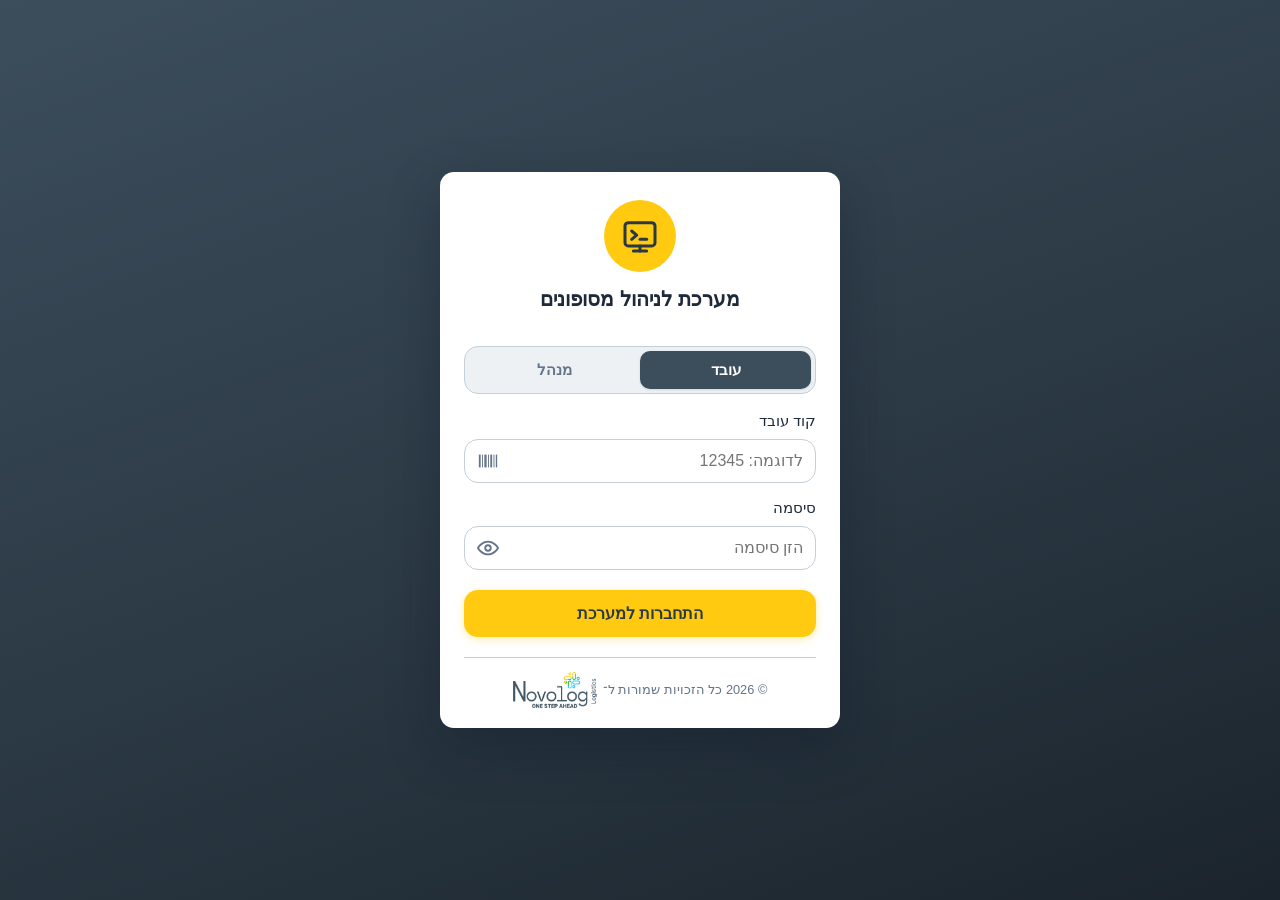
==== admin.html @ a894b7f8 "Terminal management system for Novolog: initial version PWA for tracking handheld terminal checkout/" ====
<!DOCTYPE html>
<html lang="he" dir="rtl">
<head>
  <meta charset="UTF-8" />
  <meta name="viewport" content="width=device-width, initial-scale=1, viewport-fit=cover" />
  <meta name="theme-color" content="#3c4d5c" />
  <meta name="apple-mobile-web-app-capable" content="yes" />
  <meta name="apple-mobile-web-app-status-bar-style" content="default" />
  <meta name="apple-mobile-web-app-title" content="מערכת לניהול מסופונים" />
  <link rel="manifest" href="manifest.json" />
  <link rel="icon" type="image/svg+xml" href="icon.svg" />
  <link rel="icon" type="image/png" sizes="192x192" href="icon-192.png" />
  <link rel="apple-touch-icon" href="apple-touch-icon.png" />
  <link rel="stylesheet" href="styles.css" />
  <title>ניהול – מערכת לניהול מסופונים</title>
  <script>
    // Manager side: not logged in → login; employee → employee dashboard.
    try {
      const s = JSON.parse(localStorage.getItem('tms.session.v1'));
      if (!s) location.replace('login.html');
      else if (s.role !== 'manager') location.replace('dashboard.html');
    } catch {
      location.replace('login.html');
    }
  </script>
</head>
<body>
  <div id="splash" class="splash" aria-hidden="true">
    <img src="icon-novolog-logo.png" class="splash-icon" alt="" />
  </div>
  <script>
    // Hide the splash once the page has loaded (with a short branded pause and a safety timeout)
    (() => {
      let hidden = false;
      const hide = () => {
        if (hidden) return;
        hidden = true;
        const s = document.getElementById('splash');
        s.classList.add('fade');
        setTimeout(() => s.remove(), 500);
      };
      window.addEventListener('load', () => setTimeout(hide, 900));
      setTimeout(hide, 4000);
    })();
  </script>
  <header>
    <img src="novolog-logo-white.png" alt="Novolog" class="header-logo" />
    <h1>מערכת לניהול מסופונים <span class="role-badge">מנהלים</span></h1>
    <p id="headerUser" class="header-user"></p>
    <button type="button" id="headerLogoutBtn" class="header-logout" aria-label="התנתקות">
      <svg viewBox="0 0 24 24" fill="none" stroke="currentColor" stroke-width="2" stroke-linecap="round" stroke-linejoin="round" aria-hidden="true">
        <path d="M9 21H5a2 2 0 0 1-2-2V5a2 2 0 0 1 2-2h4"/>
        <polyline points="16 17 21 12 16 7"/>
        <line x1="21" y1="12" x2="9" y2="12"/>
      </svg>
      <span>התנתקות</span>
    </button>
  </header>

  <main>
    <section id="tab-terminals" class="tab-panel active">
      <div class="stats-row">
        <div class="stat-card">
          <strong id="statOut">0</strong>
          <span>מסופונים בשטח</span>
        </div>
        <div class="stat-card">
          <strong id="statToday">0</strong>
          <span>פעולות היום</span>
        </div>
        <div class="stat-card">
          <strong id="statInventory">0</strong>
          <span>סה"כ במלאי</span>
        </div>
      </div>
      <ul id="terminalsList" class="meds-list"></ul>
      <p id="emptyTerminals" class="empty hidden">אין מסופונים בשטח כרגע. כשעובד ייקח מסופון הוא יופיע כאן.</p>
    </section>

    <section id="tab-history" class="tab-panel">
      <ul id="historyList" class="history-list"></ul>
      <p id="emptyHistory" class="empty hidden">עדיין לא נרשמה היסטוריה.</p>
    </section>

    <section id="tab-inventory" class="tab-panel">
      <button id="importBtn" class="primary-btn scan-cta" type="button">
        <svg viewBox="0 0 24 24" fill="none" stroke="currentColor" stroke-width="2" stroke-linecap="round" stroke-linejoin="round" aria-hidden="true">
          <path d="M14 2H6a2 2 0 0 0-2 2v16a2 2 0 0 0 2 2h12a2 2 0 0 0 2-2V8z"/>
          <polyline points="14 2 14 8 20 8"/>
          <line x1="12" y1="18" x2="12" y2="12"/>
          <polyline points="9 15 12 18 15 15"/>
        </svg>
        ייבוא מסופונים מאקסל
      </button>
      <input type="file" id="importFileInput" accept=".xlsx,.xls,.csv,.txt" class="hidden" />
      <p class="hint import-hint">קובץ Excel (xlsx) או CSV — עמודה ראשונה: מספר סידורי, עמודה שנייה: דגם.</p>
      <p id="importStatus" class="import-status hidden"></p>
      <ul id="inventoryList" class="history-list"></ul>
      <p id="emptyInventory" class="empty hidden">המלאי ריק. ייבא רשימת מסופונים מקובץ אקסל כדי להתחיל.</p>
    </section>

    <section id="tab-reports" class="tab-panel">
      <div class="report-filters" role="radiogroup" aria-label="טווח זמן">
        <button type="button" class="report-range selected" data-days="1">היום</button>
        <button type="button" class="report-range" data-days="7">7 ימים</button>
        <button type="button" class="report-range" data-days="30">30 ימים</button>
        <button type="button" class="report-range" data-days="0">הכל</button>
      </div>

      <div class="stats-row">
        <div class="stat-card">
          <strong id="repTaken">0</strong>
          <span>לקיחות</span>
        </div>
        <div class="stat-card">
          <strong id="repReturned">0</strong>
          <span>החזרות</span>
        </div>
        <div class="stat-card">
          <strong id="repActiveEmp">0</strong>
          <span>עובדים פעילים</span>
        </div>
      </div>

      <div class="report-emp-header">
        <h3 class="report-title">פעילות לפי עובד</h3>
        <div id="repViewToggle" class="report-view-toggle hidden" role="radiogroup" aria-label="אופן תצוגה">
          <button type="button" class="report-view-btn" data-view="chart">גרף</button>
          <button type="button" class="report-view-btn" data-view="list">רשימה</button>
        </div>
      </div>
      <div id="repEmpChart" class="emp-chart hidden"></div>
      <ul id="repByEmployee" class="report-list"></ul>
      <p id="repByEmployeeEmpty" class="empty hidden">אין פעילות בתקופה שנבחרה.</p>

      <h3 class="report-title">פירוט לקיחות והחזרות</h3>
      <div class="table-wrap rep-table-wrap">
        <table class="data-table" id="repHistoryTable">
          <thead>
            <tr>
              <th>תאריך ושעה</th>
              <th>פעולה</th>
              <th>מסופון</th>
              <th>שם עובד</th>
              <th>מחלקה</th>
            </tr>
          </thead>
          <tbody id="repHistoryTbody"></tbody>
        </table>
      </div>
      <p id="repHistoryEmpty" class="empty hidden">אין פעולות בתקופה שנבחרה.</p>

      <h3 class="report-title">מסופונים בשטח מעל 3 ימים</h3>
      <ul id="repOverdue" class="report-list"></ul>
      <p id="repOverdueEmpty" class="empty hidden">אין מסופונים החורגים מ-3 ימים בשטח.</p>

      <button type="button" id="exportCsvBtn" class="secondary-btn">ייצוא דו״ח מסופונים לאקסל</button>
    </section>

    <section id="tab-employees" class="tab-panel">
      <button id="importEmpBtn" class="primary-btn scan-cta" type="button">
        <svg viewBox="0 0 24 24" fill="none" stroke="currentColor" stroke-width="2" stroke-linecap="round" stroke-linejoin="round" aria-hidden="true">
          <path d="M14 2H6a2 2 0 0 0-2 2v16a2 2 0 0 0 2 2h12a2 2 0 0 0 2-2V8z"/>
          <polyline points="14 2 14 8 20 8"/>
          <line x1="12" y1="18" x2="12" y2="12"/>
          <polyline points="9 15 12 18 15 15"/>
        </svg>
        ייבוא עובדים מאקסל
      </button>
      <input type="file" id="importEmpFileInput" accept=".xlsx,.xls,.csv,.txt" class="hidden" />
      <p class="hint import-hint">קובץ Excel (xlsx) או CSV — עמודה ראשונה: שם העובד, עמודה שנייה: קוד עובד, עמודה שלישית: מחלקה.</p>

      <form id="addEmployeeForm" class="emp-add-form">
        <input type="text" id="newEmpName" placeholder="שם העובד" maxlength="40" />
        <input type="text" id="newEmpCode" placeholder="קוד עובד" inputmode="numeric" maxlength="20" />
        <input type="text" id="newEmpDept" placeholder="מחלקה" maxlength="40" />
        <button type="submit" class="primary-btn emp-add-btn">הוסף</button>
      </form>
      <p id="empStatus" class="import-status hidden"></p>

      <div class="table-wrap">
        <table class="data-table" id="employeesTable">
          <thead>
            <tr>
              <th>שם העובד</th>
              <th>קוד עובד</th>
              <th>מחלקה</th>
              <th>מסופונים</th>
              <th>סטטוס</th>
              <th aria-label="פעולות"></th>
            </tr>
          </thead>
          <tbody id="employeesTbody"></tbody>
        </table>
      </div>
      <p id="emptyEmployees" class="empty hidden">אין עובדים ברשימה. ייבא קובץ אקסל, הוסף עובד ידנית, או שעובדים יתווספו אוטומטית עם הפעילות הראשונה שלהם.</p>
    </section>
  </main>

  <nav class="bottom-nav" aria-label="תפריט ראשי">
    <button class="nav-item tab" data-tab="history" type="button">
      <svg class="nav-icon" viewBox="0 0 24 24" fill="none" stroke="currentColor" stroke-width="2" stroke-linecap="round" stroke-linejoin="round" aria-hidden="true">
        <circle cx="12" cy="12" r="10"/>
        <polyline points="12 6 12 12 16 14"/>
      </svg>
      <span class="nav-label">היסטוריה</span>
    </button>
    <button class="nav-item tab center-action active" data-tab="terminals" type="button">
      <span class="nav-icon-circle">
        <svg class="nav-icon" viewBox="0 0 24 24" fill="none" stroke="currentColor" stroke-width="2" stroke-linecap="round" stroke-linejoin="round" aria-hidden="true">
          <rect x="6" y="2.5" width="12" height="19" rx="2"/>
          <line x1="9" y1="6.5" x2="15" y2="6.5"/>
          <rect x="9" y="10" width="2" height="2"/>
          <rect x="13" y="10" width="2" height="2"/>
          <rect x="9" y="14" width="2" height="2"/>
          <rect x="13" y="14" width="2" height="2"/>
        </svg>
      </span>
      <span class="nav-label">מסופונים</span>
    </button>
    <button class="nav-item tab" data-tab="inventory" type="button">
      <svg class="nav-icon" viewBox="0 0 24 24" fill="none" stroke="currentColor" stroke-width="2" stroke-linecap="round" stroke-linejoin="round" aria-hidden="true">
        <path d="M21 8 12 3 3 8v13h18z"/>
        <path d="M3 8h18"/>
        <path d="M9 21v-8h6v8"/>
      </svg>
      <span class="nav-label">מלאי</span>
    </button>
    <button class="nav-item tab" data-tab="reports" type="button">
      <svg class="nav-icon" viewBox="0 0 24 24" fill="none" stroke="currentColor" stroke-width="2" stroke-linecap="round" stroke-linejoin="round" aria-hidden="true">
        <line x1="4" y1="21" x2="4" y2="12"/>
        <line x1="10" y1="21" x2="10" y2="6"/>
        <line x1="16" y1="21" x2="16" y2="14"/>
        <line x1="22" y1="21" x2="22" y2="9"/>
      </svg>
      <span class="nav-label">דוחות</span>
    </button>
    <button class="nav-item tab" data-tab="employees" type="button">
      <svg class="nav-icon" viewBox="0 0 24 24" fill="none" stroke="currentColor" stroke-width="2" stroke-linecap="round" stroke-linejoin="round" aria-hidden="true">
        <path d="M17 21v-2a4 4 0 0 0-4-4H5a4 4 0 0 0-4 4v2"/>
        <circle cx="9" cy="7" r="4"/>
        <path d="M23 21v-2a4 4 0 0 0-3-3.87"/>
        <path d="M16 3.13a4 4 0 0 1 0 7.75"/>
      </svg>
      <span class="nav-label">עובדים</span>
    </button>
  </nav>

  <!-- Signature viewer modal -->
  <div id="signatureModal" class="modal hidden">
    <div class="modal-content small">
      <button type="button" class="modal-close" data-close="signatureModal" aria-label="סגור">×</button>
      <h2 id="sigViewTitle">חתימה</h2>
      <p id="sigViewMeta" class="hint"></p>
      <div class="sig-view-frame">
        <img id="sigViewImage" alt="חתימת העובד" />
        <p id="sigViewEmpty" class="empty hidden">לא נשמרה חתימה לפעולה זו.</p>
      </div>
      <div class="modal-actions">
        <button type="button" id="sigViewClose" class="primary-btn">סגור</button>
      </div>
    </div>
  </div>

  <!-- Confirm dialog -->
  <div id="confirmModal" class="modal hidden">
    <div class="modal-content small">
      <button type="button" class="modal-close" data-close="confirmModal" aria-label="סגור">×</button>
      <p id="confirmText"></p>
      <div class="modal-actions">
        <button type="button" id="confirmCancel" class="ghost-btn">ביטול</button>
        <button type="button" id="confirmOk" class="danger-btn">מחק</button>
      </div>
    </div>
  </div>

  <script src="admin.js"></script>
</body>
</html>
---- styles.css ----
:root {
  --primary: #3c4d5c;
  --primary-dark: #2b3944;
  --primary-light: #dce3e9;
  --accent: #ffca0f;
  --accent-dark: #edb90a;
  --on-accent: #2b3944;
  --danger: #dc2626;
  --success: #16a34a;
  --bg: #edf1f4;
  --surface: #ffffff;
  --text: #1e293b;
  --text-muted: #64748b;
  --border: #c5cfd8;
  --radius: 14px;
  --shadow: 0 1px 3px rgba(60, 77, 92, 0.10), 0 1px 2px rgba(60, 77, 92, 0.06);
}

* { box-sizing: border-box; }

html, body {
  margin: 0;
  padding: 0;
  font-family: -apple-system, BlinkMacSystemFont, "Segoe UI", "Helvetica Neue", "Arial", sans-serif;
  background: var(--bg);
  color: var(--text);
  font-size: 16px;
  line-height: 1.5;
  -webkit-font-smoothing: antialiased;
}

body {
  min-height: 100vh;
  padding-bottom: env(safe-area-inset-bottom);
}

/* Time picker (smartphone-style wheels) */
.time-picker {
  position: relative;
  display: flex;
  align-items: center;
  justify-content: center;
  gap: 8px;
  height: 240px;
  margin: 16px auto 20px;
  direction: ltr;
  user-select: none;
  background: #f8fafc;
  border-radius: var(--radius);
  padding: 0 8px;
}

.wheel-highlight {
  position: absolute;
  left: 8px;
  right: 8px;
  top: 50%;
  transform: translateY(-50%);
  height: 52px;
  background: rgba(60, 77, 92, 0.10);
  border-top: 1.5px solid rgba(60, 77, 92, 0.45);
  border-bottom: 1.5px solid rgba(60, 77, 92, 0.45);
  pointer-events: none;
  z-index: 1;
  border-radius: 8px;
}

.wheel {
  height: 240px;
  width: 96px;
  overflow-y: scroll;
  scroll-snap-type: y mandatory;
  scrollbar-width: none;
  -ms-overflow-style: none;
  -webkit-overflow-scrolling: touch;
  position: relative;
  z-index: 2;
  text-align: center;
  mask-image: linear-gradient(to bottom, transparent 0%, rgba(0,0,0,0.3) 12%, black 35%, black 65%, rgba(0,0,0,0.3) 88%, transparent 100%);
  -webkit-mask-image: linear-gradient(to bottom, transparent 0%, rgba(0,0,0,0.3) 12%, black 35%, black 65%, rgba(0,0,0,0.3) 88%, transparent 100%);
}
.wheel::-webkit-scrollbar { display: none; }

.wheel-spacer {
  height: 94px; /* (240 - 52) / 2 */
  flex-shrink: 0;
}

.wheel-item {
  height: 52px;
  scroll-snap-align: center;
  display: flex;
  align-items: center;
  justify-content: center;
  font-size: 1.4rem;
  font-variant-numeric: tabular-nums;
  font-weight: 400;
  color: #94a3b8;
  transition: color 0.18s, font-size 0.18s, font-weight 0.18s;
  cursor: pointer;
  scroll-margin: 0;
}

.wheel-item.active {
  color: var(--primary);
  font-weight: 700;
  font-size: 2.1rem;
}

.wheel-separator {
  font-size: 2.2rem;
  font-weight: 700;
  color: var(--text);
  z-index: 2;
  padding: 0 2px;
  position: relative;
  font-variant-numeric: tabular-nums;
  margin-bottom: 4px;
}

.time-picker-content { max-width: 360px; }
.time-picker-content h2 { text-align: center; }

/* Custom time display button (replaces native time input) */
.time-display {
  flex: 1;
  padding: 12px;
  border: 1px solid var(--border);
  border-radius: var(--radius);
  font-size: 1.1rem;
  font-family: inherit;
  background: var(--surface);
  color: var(--text);
  font-variant-numeric: tabular-nums;
  cursor: pointer;
  text-align: center;
  font-weight: 500;
  transition: all 0.15s;
}
.time-display:hover { border-color: var(--primary); background: #f8fafc; }
.time-display.empty { color: var(--text-muted); font-weight: 400; }

/* Install section in settings */
.install-section {
  margin-top: 20px;
  padding-top: 20px;
  border-top: 1px solid var(--border);
}

.install-section h3 {
  font-size: 1rem;
  margin: 0 0 10px;
  font-weight: 600;
}

.install-status {
  color: var(--success);
  font-weight: 500;
  margin: 8px 0;
}

.install-content p { margin: 6px 0; }

.install-steps {
  padding-inline-start: 22px;
  margin: 8px 0;
  line-height: 1.75;
  color: var(--text);
}

.install-steps li { margin-bottom: 4px; }

.share-icon {
  display: inline-block;
  background: #dce3e9;
  color: var(--primary);
  padding: 1px 7px;
  border-radius: 4px;
  font-size: 0.9em;
  font-weight: 700;
  margin: 0 2px;
}

.install-hint {
  color: var(--text-muted);
  font-size: 0.85rem;
  margin-top: 8px;
}

#installBtnNow { margin-top: 8px; }

header {
  background: linear-gradient(135deg, var(--primary), var(--primary-dark));
  color: white;
  padding: calc(env(safe-area-inset-top) + 18px) 16px 18px;
  text-align: center;
  position: sticky;
  top: 0;
  z-index: 10;
  box-shadow: 0 2px 12px rgba(60, 77, 92, 0.25);
}

header h1 {
  margin: 0;
  font-size: 1.4rem;
  font-weight: 600;
}

/* Header logout button */
.header-logout {
  position: absolute;
  left: 12px;
  top: 50%;
  transform: translateY(-50%);
  margin-top: calc(env(safe-area-inset-top) / 2);
  display: flex;
  align-items: center;
  gap: 6px;
  background: var(--danger);
  border: 1px solid #b91c1c;
  color: white;
  border-radius: 10px;
  padding: 6px 12px;
  font-family: inherit;
  font-size: 0.82rem;
  font-weight: 600;
  cursor: pointer;
  box-shadow: 0 2px 6px rgba(220, 38, 38, 0.35);
  transition: background 0.15s, transform 0.1s;
}

.header-logout:hover { background: #b91c1c; }
.header-logout:active { transform: translateY(-50%) scale(0.95); }

.header-logout svg {
  width: 17px;
  height: 17px;
  display: block;
}

@media (max-width: 380px) {
  .header-logout span { display: none; }
  .header-logout { padding: 8px; }
}

/* Pinned to the right, beside the Novolog logo (which sits at right: 14px, ~90px wide) */
.header-user {
  position: absolute;
  right: 112px;
  top: 50%;
  transform: translateY(-50%);
  margin: calc(env(safe-area-inset-top) / 2) 0 0;
  font-size: 0.82rem;
  color: rgba(255, 255, 255, 0.9);
  background: rgba(255, 255, 255, 0.12);
  border: 1px solid rgba(255, 255, 255, 0.25);
  border-radius: 10px;
  padding: 6px 12px;
  max-width: 34%;
  white-space: nowrap;
  overflow: hidden;
  text-overflow: ellipsis;
  text-align: right;
}

.header-user:empty { display: none; }

@media (max-width: 480px) {
  .header-user { font-size: 0.72rem; padding: 5px 8px; max-width: 30%; }
}

/* On very narrow screens the logo is hidden, so the chip can hug the edge */
@media (max-width: 430px) {
  .header-user { right: 12px; }
}

/* Bottom navigation (smartphone-style) */
.bottom-nav {
  position: fixed;
  bottom: 0;
  left: 0;
  right: 0;
  background: var(--surface);
  border-top: 1px solid var(--border);
  display: flex;
  z-index: 50;
  padding-bottom: env(safe-area-inset-bottom);
  box-shadow: 0 -2px 16px rgba(60, 77, 92, 0.10);
}

.nav-item {
  flex: 1;
  background: none;
  border: none;
  padding: 8px 4px 10px;
  cursor: pointer;
  display: flex;
  flex-direction: column;
  align-items: center;
  gap: 3px;
  color: var(--text-muted);
  font-family: inherit;
  font-size: 0.75rem;
  font-weight: 500;
  transition: color 0.15s, transform 0.15s;
  min-height: 60px;
  justify-content: center;
}

.nav-item:active { transform: scale(0.95); }

.nav-item.active {
  color: var(--primary);
}

.nav-item.active .nav-label {
  font-weight: 700;
}

.nav-icon {
  width: 26px;
  height: 26px;
  display: block;
}

/* Center action button - circular, lifted above the bar */
.bottom-nav { overflow: visible; }

.nav-item.center-action {
  position: relative;
  justify-content: flex-end;
  gap: 6px;
}

.nav-icon-circle {
  width: 58px;
  height: 58px;
  background: linear-gradient(135deg, var(--accent), var(--accent-dark));
  color: var(--on-accent);
  border-radius: 50%;
  display: flex;
  align-items: center;
  justify-content: center;
  box-shadow: 0 4px 14px rgba(255, 202, 15, 0.45), 0 0 0 4px var(--surface);
  margin-top: -28px;
  transition: transform 0.18s, box-shadow 0.18s;
}

.nav-item.center-action .nav-icon {
  width: 30px;
  height: 30px;
  color: var(--on-accent);
  stroke-width: 2.2;
}

.nav-item.center-action:active .nav-icon-circle {
  transform: scale(0.92);
}

.nav-item.center-action.active .nav-icon-circle {
  box-shadow: 0 6px 18px rgba(255, 202, 15, 0.55), 0 0 0 4px var(--surface);
}

.nav-item.center-action .nav-label {
  margin-top: 2px;
}

main {
  max-width: 600px;
  margin: 0 auto;
  padding: 16px 16px calc(80px + env(safe-area-inset-bottom));
}

.tab-panel { display: none; }
.tab-panel.active { display: block; }

.primary-btn,
.secondary-btn,
.ghost-btn,
.danger-btn {
  font-family: inherit;
  font-size: 1rem;
  border-radius: var(--radius);
  padding: 12px 18px;
  cursor: pointer;
  border: none;
  transition: all 0.15s;
  font-weight: 500;
}

.primary-btn {
  background: var(--accent);
  color: var(--on-accent);
  font-weight: 600;
  width: 100%;
  padding: 14px;
  margin-bottom: 16px;
  box-shadow: 0 2px 8px rgba(255, 202, 15, 0.35);
}
.primary-btn:hover:not(:disabled) { background: var(--accent-dark); }

.primary-btn:disabled,
.secondary-btn:disabled {
  background: #cbd5e1;
  color: #64748b;
  cursor: not-allowed;
  box-shadow: none;
  opacity: 0.7;
}

.secondary-btn {
  background: #dce3e9;
  color: var(--primary);
  width: 100%;
  margin-top: 8px;
}

.ghost-btn {
  background: transparent;
  color: var(--text-muted);
  border: 1px solid var(--border);
}

.danger-btn {
  background: var(--danger);
  color: white;
}

.meds-list, .history-list {
  list-style: none;
  padding: 0;
  margin: 0;
  display: flex;
  flex-direction: column;
  gap: 12px;
}

.med-card {
  background: var(--surface);
  border-radius: var(--radius);
  padding: 16px;
  box-shadow: var(--shadow);
  border: 1px solid var(--primary-light);
  display: flex;
  flex-direction: column;
  gap: 12px;
}

.med-header {
  display: flex;
  justify-content: space-between;
  align-items: center;
  gap: 8px;
}

.med-header-left {
  display: flex;
  align-items: center;
  gap: 12px;
  flex: 1;
  min-width: 0;
}

.med-icon {
  width: 56px;
  height: 56px;
  flex-shrink: 0;
  display: flex;
  align-items: center;
  justify-content: center;
}

.med-icon svg { width: 100%; height: 100%; display: block; }

.med-name {
  font-size: 1.15rem;
  font-weight: 600;
  margin: 0;
}

.med-times {
  display: flex;
  flex-wrap: wrap;
  gap: 6px;
}

.time-chip {
  background: #edf1f4;
  color: var(--primary);
  padding: 4px 10px;
  border-radius: 999px;
  font-size: 0.9rem;
  font-weight: 500;
  font-variant-numeric: tabular-nums;
}

.med-actions {
  display: flex;
  gap: 8px;
  flex-wrap: wrap;
}

.took-btn {
  flex: 1;
  background: white;
  color: var(--primary);
  border: 2px solid var(--primary);
  border-radius: var(--radius);
  padding: 10px;
  font-size: 0.95rem;
  font-weight: 600;
  cursor: pointer;
  font-family: inherit;
  min-width: 120px;
  transition: all 0.15s;
}
.took-btn:hover {
  background: var(--primary);
  color: white;
}

.icon-btn {
  background: transparent;
  border: 1px solid var(--border);
  border-radius: var(--radius);
  padding: 8px 12px;
  cursor: pointer;
  font-family: inherit;
  font-size: 0.9rem;
  color: var(--text-muted);
}
.icon-btn:hover { background: var(--bg); }

.icon-btn.delete {
  color: var(--danger);
  border-color: #fecaca;
  background: #fef2f2;
  font-weight: 500;
}
.icon-btn.delete:hover {
  background: var(--danger);
  color: white;
  border-color: var(--danger);
}

.history-item {
  background: var(--surface);
  border-radius: var(--radius);
  padding: 12px 16px;
  box-shadow: var(--shadow);
  display: flex;
  justify-content: space-between;
  align-items: center;
  gap: 12px;
}

.history-icon {
  width: 36px;
  height: 36px;
  flex-shrink: 0;
}
.history-icon svg { width: 100%; height: 100%; display: block; }

.history-left {
  display: flex;
  align-items: center;
  gap: 10px;
  flex: 1;
  min-width: 0;
}

.history-info {
  display: flex;
  flex-direction: column;
  gap: 2px;
}

.history-name {
  font-weight: 600;
}

.history-time {
  font-size: 0.85rem;
  color: var(--text-muted);
  font-variant-numeric: tabular-nums;
}

.history-delete {
  background: transparent;
  border: none;
  color: var(--text-muted);
  cursor: pointer;
  font-size: 1.2rem;
  padding: 4px 8px;
  border-radius: 6px;
}
.history-delete:hover { color: var(--danger); background: #fee2e2; }

.history-delete svg {
  width: 18px;
  height: 18px;
  display: block;
}

/* Highlighted name inside the confirm dialog — brand-yellow text, no frame */
.confirm-highlight {
  color: var(--accent-dark);
  font-weight: 700;
}

/* ---------- Activity-per-employee chart ---------- */
.report-emp-header {
  display: flex;
  align-items: center;
  justify-content: space-between;
  gap: 12px;
}

.report-view-toggle {
  display: flex;
  background: #edf1f4;
  border: 1px solid var(--border);
  border-radius: 8px;
  padding: 2px;
  gap: 2px;
}

.report-view-btn {
  border: none;
  background: transparent;
  padding: 4px 14px;
  border-radius: 6px;
  font: inherit;
  font-size: 0.82rem;
  color: var(--text-muted);
  cursor: pointer;
}

.report-view-btn.selected {
  background: var(--surface);
  color: var(--text);
  font-weight: 600;
}

.emp-chart {
  background: var(--surface);
  border: 1px solid var(--border);
  border-radius: var(--radius);
  padding: 14px 16px;
  margin-bottom: 16px;
}

.emp-chart-legend {
  display: flex;
  gap: 18px;
  margin-bottom: 12px;
  font-size: 0.82rem;
  color: var(--text-muted);
}

.legend-item {
  display: inline-flex;
  align-items: center;
  gap: 6px;
}

.legend-swatch {
  width: 10px;
  height: 10px;
  border-radius: 3px;
  flex-shrink: 0;
}

.emp-chart-row {
  display: grid;
  grid-template-columns: minmax(90px, 130px) 1fr;
  gap: 10px;
  align-items: center;
  padding: 5px 4px;
  border-radius: 6px;
}

.emp-chart-row:hover { background: #f8fafc; }

.emp-chart-name {
  font-size: 0.85rem;
  color: var(--text);
  white-space: nowrap;
  overflow: hidden;
  text-overflow: ellipsis;
}

.emp-chart-bars {
  display: flex;
  flex-direction: column;
  gap: 2px;
  min-width: 0;
}

.emp-chart-track {
  display: flex;
  align-items: center;
  gap: 6px;
  height: 12px;
}

.emp-chart-bar {
  height: 10px;
  border-radius: 4px 0 0 4px; /* rounded at the data end (left in RTL), square at the baseline */
  flex-shrink: 0;
}

.emp-chart-bar.bar-taken { background: #b98600; }
.emp-chart-bar.bar-returned { background: #2e6fb0; }
.legend-swatch.bar-taken { background: #b98600; }
.legend-swatch.bar-returned { background: #2e6fb0; }

.emp-chart-val {
  font-size: 0.75rem;
  color: var(--text);
  line-height: 1;
}

.emp-chart-val.zero { color: var(--text-muted); }

/* Take/return detail table in the reports tab */
.rep-table-wrap {
  max-height: 420px;
  overflow-y: auto;
  margin-bottom: 16px;
}

.rep-table-wrap thead th {
  position: sticky;
  top: 0;
  background: var(--surface);
  z-index: 1;
}

.action-label { font-weight: 600; }
.action-label.action-taken { color: #b98600; }
.action-label.action-returned { color: #2e6fb0; }

/* ---------- Splash screen (every page load) ---------- */
.splash {
  position: fixed;
  inset: 0;
  z-index: 9999;
  background: rgba(255, 255, 255, 0.65);
  -webkit-backdrop-filter: blur(10px);
  backdrop-filter: blur(10px);
  display: flex;
  flex-direction: column;
  align-items: center;
  justify-content: center;
  gap: 24px;
  transition: opacity 0.45s ease;
}

.splash.fade {
  opacity: 0;
  pointer-events: none;
}

.splash-icon {
  width: 88px;
  height: 88px;
  animation: splash-spin 1.5s linear infinite;
}

@keyframes splash-spin {
  to { transform: rotate(360deg); }
}

/* Novolog logo in the page header */
.header-logo {
  position: absolute;
  right: 14px;
  top: 50%;
  transform: translateY(-50%);
  height: 34px;
  width: auto;
}

@media (max-width: 430px) {
  .header-logo { display: none; }
}

/* Novolog logo above the login card */
.login-brand {
  width: 170px;
  max-width: 55%;
  height: auto;
  margin-bottom: 18px;
}

.empty {
  text-align: center;
  color: var(--text-muted);
  padding: 40px 20px;
}

.hidden { display: none !important; }

/* Modal */
.modal {
  position: fixed;
  inset: 0;
  background: rgba(15, 23, 42, 0.5);
  display: flex;
  align-items: center;
  justify-content: center;
  z-index: 100;
  padding: 16px;
}

.modal-content {
  background: var(--surface);
  border-radius: var(--radius);
  padding: 20px;
  max-width: 480px;
  width: 100%;
  max-height: 90vh;
  overflow-y: auto;
}

.modal-content.small { max-width: 360px; }

.modal-content { position: relative; }

.modal-close {
  position: absolute;
  top: 8px;
  inset-inline-end: 8px;
  background: transparent;
  border: none;
  width: 36px;
  height: 36px;
  font-size: 1.7rem;
  line-height: 1;
  color: var(--text-muted);
  cursor: pointer;
  border-radius: 50%;
  font-family: inherit;
  display: flex;
  align-items: center;
  justify-content: center;
  padding: 0;
  z-index: 5;
  transition: all 0.15s;
}

.modal-close:hover {
  background: #f1f5f9;
  color: var(--text);
}

.modal-content h2 {
  margin: 0 0 16px;
  font-size: 1.2rem;
}

.modal form label {
  display: block;
  font-weight: 500;
  margin-bottom: 6px;
  margin-top: 12px;
}

.hint {
  display: block;
  font-weight: normal;
  color: var(--text-muted);
  font-size: 0.85rem;
  margin-top: 2px;
}

.modal input[type="text"],
.modal input[type="time"] {
  width: 100%;
  padding: 12px;
  border: 1px solid var(--border);
  border-radius: var(--radius);
  font-size: 1rem;
  font-family: inherit;
  background: var(--surface);
  color: var(--text);
}

.modal input:focus {
  outline: 2px solid var(--primary);
  outline-offset: -1px;
  border-color: var(--primary);
}

.times-container {
  display: flex;
  flex-direction: column;
  gap: 8px;
  margin-top: 8px;
}

.time-row {
  display: flex;
  gap: 8px;
  align-items: center;
}

.time-row input { flex: 1; }

.remove-time {
  background: transparent;
  border: 1px solid var(--border);
  border-radius: var(--radius);
  width: 40px;
  height: 44px;
  cursor: pointer;
  color: var(--text-muted);
  font-size: 1.2rem;
}
.remove-time:hover { color: var(--danger); border-color: #fecaca; background: #fee2e2; }

.modal-actions {
  display: flex;
  gap: 8px;
  margin-top: 20px;
  justify-content: flex-end;
}

.modal-actions button { flex: 1; }

@media (min-width: 480px) {
  .modal-actions button { flex: 0 0 auto; min-width: 100px; }
}

/* Settings */
.toggle-row {
  display: flex;
  justify-content: space-between;
  align-items: center;
  padding: 14px 0;
  border-bottom: 1px solid var(--border);
  font-weight: 500;
}

.toggle-row input[type="checkbox"] {
  appearance: none;
  -webkit-appearance: none;
  width: 48px;
  height: 28px;
  background: #cbd5e1;
  border-radius: 999px;
  position: relative;
  cursor: pointer;
  transition: background 0.2s;
  flex-shrink: 0;
}

.toggle-row input[type="checkbox"]::after {
  content: '';
  position: absolute;
  top: 3px;
  right: 3px;
  width: 22px;
  height: 22px;
  background: white;
  border-radius: 50%;
  transition: transform 0.2s;
  box-shadow: 0 1px 3px rgba(0,0,0,0.2);
}

.toggle-row input[type="checkbox"]:checked {
  background: var(--success);
}

.toggle-row input[type="checkbox"]:checked::after {
  transform: translateX(-20px);
}

.info-box {
  background: #f1f5f9;
  border-radius: var(--radius);
  padding: 12px 14px;
  margin-top: 16px;
  font-size: 0.9rem;
}

.info-box summary {
  cursor: pointer;
  font-weight: 500;
  color: var(--text);
}

.info-list {
  margin: 10px 0 0;
  padding-inline-start: 18px;
  color: var(--text-muted);
  line-height: 1.6;
}

.info-list li { margin-bottom: 6px; }

#testSoundBtn { margin-top: 16px; }

/* Reminder modal */
.reminder-modal .modal-content {
  text-align: center;
  border-top: 6px solid var(--primary);
}

.reminder-icon {
  font-size: 3rem;
  margin-bottom: 4px;
  animation: bell 1s ease-in-out infinite;
}

@keyframes bell {
  0%, 100% { transform: rotate(0); }
  20% { transform: rotate(-15deg); }
  40% { transform: rotate(12deg); }
  60% { transform: rotate(-8deg); }
  80% { transform: rotate(5deg); }
}

.reminder-med-name {
  font-size: 1.6rem;
  font-weight: 700;
  color: var(--primary);
  margin: 8px 0 4px;
}

.reminder-time {
  color: var(--text-muted);
  font-variant-numeric: tabular-nums;
  margin: 0 0 16px;
}

.reminder-actions {
  flex-direction: column;
}

.reminder-actions button { width: 100%; }

.reminder-pill-icon {
  width: 80px;
  height: 80px;
  margin: 4px auto 8px;
}
.reminder-pill-icon svg { width: 100%; height: 100%; display: block; }

/* Shape & color pickers */
.shape-picker, .color-picker {
  display: flex;
  gap: 8px;
  flex-wrap: wrap;
  margin-top: 6px;
  margin-bottom: 4px;
}

.shape-option {
  width: 60px;
  height: 60px;
  border: 2px solid var(--border);
  border-radius: var(--radius);
  background: white;
  cursor: pointer;
  display: flex;
  align-items: center;
  justify-content: center;
  padding: 6px;
  transition: all 0.15s;
}
.shape-option svg { width: 100%; height: 100%; display: block; }
.shape-option:hover { border-color: var(--primary); }
.shape-option.selected {
  border-color: var(--primary);
  background: #edf1f4;
  box-shadow: 0 0 0 2px rgba(60, 77, 92, 0.15);
}

.color-option {
  width: 36px;
  height: 36px;
  border-radius: 50%;
  cursor: pointer;
  border: 2px solid #cbd5e1;
  position: relative;
  transition: all 0.15s;
}
.color-option:hover { transform: scale(1.08); }
.color-option.selected {
  border-color: var(--primary);
  box-shadow: 0 0 0 3px rgba(60, 77, 92, 0.25);
}
.color-option.selected::after {
  content: '✓';
  position: absolute;
  inset: 0;
  display: flex;
  align-items: center;
  justify-content: center;
  color: var(--text);
  font-weight: 700;
  font-size: 1rem;
  text-shadow: 0 0 2px rgba(255, 255, 255, 0.8);
}

/* Days of week picker */
.days-picker {
  display: flex;
  gap: 6px;
  flex-wrap: wrap;
  margin-top: 6px;
  margin-bottom: 4px;
  justify-content: space-between;
}

.day-option {
  width: 42px;
  height: 42px;
  border-radius: 50%;
  border: 2px solid var(--border);
  background: white;
  cursor: pointer;
  font-family: inherit;
  font-size: 1rem;
  font-weight: 700;
  color: var(--text-muted);
  transition: all 0.15s;
  padding: 0;
  flex: 0 0 auto;
}

.day-option:hover {
  border-color: var(--primary);
}

.day-option.selected {
  background: var(--primary);
  color: white;
  border-color: var(--primary);
}

/* Day indicators on med card */
.med-days-mini {
  display: flex;
  gap: 4px;
  flex-wrap: wrap;
}

.day-mini {
  width: 24px;
  height: 24px;
  border-radius: 50%;
  border: 1px solid var(--border);
  background: white;
  display: flex;
  align-items: center;
  justify-content: center;
  font-size: 0.72rem;
  font-weight: 700;
  color: var(--text-muted);
}

.day-mini.active {
  background: var(--primary);
  color: white;
  border-color: var(--primary);
}

/* Login page */
.login-screen {
  position: fixed;
  inset: 0;
  z-index: 200;
  background: linear-gradient(160deg, var(--primary) 0%, var(--primary-dark) 55%, #1b242c 100%);
  display: flex;
  flex-direction: column;
  align-items: center;
  justify-content: center;
  padding: 24px 16px;
  overflow-y: auto;
}

.login-card {
  background: var(--surface);
  border-radius: var(--radius);
  padding: 28px 24px 20px;
  width: 100%;
  max-width: 400px;
  box-shadow: 0 20px 50px rgba(15, 23, 42, 0.35);
  text-align: center;
}

.login-logo {
  width: 72px;
  height: 72px;
  margin: 0 auto 12px;
  background: var(--accent);
  color: var(--on-accent);
  border-radius: 50%;
  display: flex;
  align-items: center;
  justify-content: center;
  padding: 16px;
}

.login-logo svg { width: 100%; height: 100%; display: block; }

.login-title {
  margin: 0 0 32px;
  font-size: 1.25rem;
  font-weight: 700;
  color: var(--text);
}

.login-subtitle {
  margin: 4px 0 20px;
  color: var(--text-muted);
  font-size: 0.95rem;
}

#loginForm { text-align: start; }

#loginForm label {
  display: block;
  font-weight: 500;
  margin-bottom: 14px;
  font-size: 0.95rem;
}

#loginForm input {
  width: 100%;
  padding: 12px;
  margin-top: 6px;
  border: 1px solid var(--border);
  border-radius: var(--radius);
  font-size: 1rem;
  font-family: inherit;
  background: var(--surface);
  color: var(--text);
}

#loginForm input:focus {
  outline: 2px solid var(--primary);
  outline-offset: -1px;
  border-color: var(--primary);
}

.password-field {
  position: relative;
  display: block;
}

.password-field input { padding-inline-end: 46px; }

.toggle-password {
  position: absolute;
  inset-inline-end: 6px;
  top: 50%;
  transform: translateY(-50%);
  margin-top: 3px;
  background: transparent;
  border: none;
  cursor: pointer;
  color: var(--text-muted);
  width: 36px;
  height: 36px;
  padding: 7px;
  border-radius: 50%;
  display: flex;
  align-items: center;
  justify-content: center;
}

.toggle-password:hover { background: #f1f5f9; color: var(--text); }
.toggle-password.showing { color: var(--primary); }
.toggle-password svg { width: 100%; height: 100%; display: block; }

.login-error {
  color: var(--danger);
  background: #fef2f2;
  border: 1px solid #fecaca;
  border-radius: var(--radius);
  padding: 10px 12px;
  font-size: 0.9rem;
  margin: 0 0 12px;
  text-align: center;
}

.login-btn {
  margin-bottom: 0;
  margin-top: 6px;
}

/* Copyright + logo at the bottom of the login card */
.login-footer-brand {
  margin-top: 20px;
  padding-top: 14px;
  border-top: 1px solid var(--border);
  text-align: center;
}

.login-footer-brand p {
  margin: 0;
  color: var(--text-muted);
  font-size: 0.8rem;
  display: flex;
  align-items: center;
  justify-content: center;
  gap: 6px;
  flex-wrap: wrap;
}

.login-footer-brand img {
  width: 84px;
  height: auto;
}

.powered-by {
  margin: 4px 0 0;
  color: var(--text-muted);
  font-size: 0.68rem;
  opacity: 0.8;
}


/* Role picker (employee / manager) */
.role-picker {
  display: flex;
  gap: 0;
  background: #edf1f4;
  border: 1px solid var(--border);
  border-radius: var(--radius);
  padding: 4px;
  margin-bottom: 16px;
}

.role-option {
  flex: 1;
  background: transparent;
  border: none;
  border-radius: 10px;
  padding: 10px;
  font-family: inherit;
  font-size: 0.95rem;
  font-weight: 600;
  color: var(--text-muted);
  cursor: pointer;
  transition: all 0.15s;
}

.role-option.selected {
  background: var(--primary);
  color: white;
  box-shadow: var(--shadow);
}

/* Manager side */
.role-badge {
  display: inline-block;
  background: var(--accent);
  color: var(--on-accent);
  border-radius: 8px;
  padding: 2px 10px;
  font-size: 0.75rem;
  font-weight: 700;
  vertical-align: middle;
  margin-inline-start: 6px;
}

.stats-row {
  display: flex;
  gap: 12px;
  margin-bottom: 16px;
}

.stat-card {
  flex: 1;
  background: var(--surface);
  border: 1px solid var(--primary-light);
  border-radius: var(--radius);
  box-shadow: var(--shadow);
  padding: 14px;
  display: flex;
  flex-direction: column;
  align-items: center;
  gap: 2px;
}

.stat-card strong {
  font-size: 1.7rem;
  color: var(--primary);
  font-variant-numeric: tabular-nums;
  line-height: 1.2;
}

.stat-card span {
  color: var(--text-muted);
  font-size: 0.85rem;
}

/* The employee who took the terminal — brand-yellow text, no frame.
   Doubled selector so it beats the generic .terminal-sub color defined later in the file */
.terminal-sub.terminal-emp {
  color: var(--accent-dark);
  font-weight: 700;
  font-size: 0.9rem;
}

.status-chip.out {
  background: #fff4cc;
  color: #8a6a00;
  border-color: var(--accent);
}

/* Signature viewer */
.sig-view-frame {
  background: #f8fafc;
  border: 1px solid var(--border);
  border-radius: var(--radius);
  min-height: 140px;
  display: flex;
  align-items: center;
  justify-content: center;
  padding: 8px;
}

.sig-view-frame img {
  max-width: 100%;
  max-height: 220px;
  display: block;
}

.sig-view-frame .empty { padding: 20px; }

/* Excel import */
.import-hint {
  text-align: center;
  margin: -6px 0 12px;
}

.import-status {
  background: #dcfce7;
  color: #15803d;
  border: 1px solid #86efac;
  border-radius: var(--radius);
  padding: 10px 14px;
  font-size: 0.9rem;
  text-align: center;
  margin: 0 0 12px;
}

.import-status.error {
  background: #fef2f2;
  color: var(--danger);
  border-color: #fecaca;
}

.history-item .status-chip {
  margin-inline-start: auto;
}

/* Reports */
.report-filters {
  display: flex;
  flex-direction: row-reverse;
  background: #edf1f4;
  border: 1px solid var(--border);
  border-radius: var(--radius);
  padding: 4px;
  margin-bottom: 16px;
}

.report-range {
  flex: 1;
  background: transparent;
  border: none;
  border-radius: 10px;
  padding: 8px 4px;
  font-family: inherit;
  font-size: 0.9rem;
  font-weight: 600;
  color: var(--text-muted);
  cursor: pointer;
  transition: all 0.15s;
}

.report-range.selected {
  background: var(--primary);
  color: white;
  box-shadow: var(--shadow);
}

.report-title {
  font-size: 1rem;
  font-weight: 600;
  margin: 20px 0 10px;
}

.report-list {
  list-style: none;
  padding: 0;
  margin: 0;
  display: flex;
  flex-direction: column;
  gap: 8px;
}

.report-row {
  background: var(--surface);
  border: 1px solid var(--primary-light);
  border-radius: var(--radius);
  box-shadow: var(--shadow);
  padding: 10px 14px;
  display: flex;
  flex-direction: column;
  gap: 2px;
}

.report-row.overdue {
  border-color: var(--accent);
  background: #fffbea;
}

.report-row-name { font-weight: 600; }

.report-row-stats {
  color: var(--text-muted);
  font-size: 0.85rem;
  font-variant-numeric: tabular-nums;
}

#exportCsvBtn { margin-top: 20px; }

/* Employees */
.emp-add-form {
  display: flex;
  flex-wrap: wrap;
  gap: 8px;
  margin-bottom: 12px;
}

.emp-add-form input {
  flex: 1;
  min-width: 110px;
  padding: 12px;
  border: 1px solid var(--border);
  border-radius: var(--radius);
  font-size: 0.95rem;
  font-family: inherit;
  background: var(--surface);
  color: var(--text);
}

.emp-add-form input:focus {
  outline: 2px solid var(--primary);
  outline-offset: -1px;
  border-color: var(--primary);
}

.emp-add-btn {
  width: auto;
  flex: 0 0 auto;
  padding: 12px 20px;
  margin-bottom: 0;
}

/* Employees table */
.table-wrap {
  background: var(--surface);
  border: 1px solid var(--primary-light);
  border-radius: var(--radius);
  box-shadow: var(--shadow);
  overflow-x: auto;
}

.data-table {
  width: 100%;
  border-collapse: collapse;
  font-size: 0.92rem;
}

.data-table th {
  text-align: start;
  background: #edf1f4;
  color: var(--primary-dark);
  font-weight: 600;
  padding: 10px 12px;
  white-space: nowrap;
  border-bottom: 1px solid var(--border);
}

.data-table td {
  padding: 10px 12px;
  border-bottom: 1px solid #e6ebef;
  vertical-align: middle;
}

.data-table tbody tr:last-child td { border-bottom: none; }

.data-table tbody tr:hover { background: #f6f8fa; }

.data-table tr.inactive td { opacity: 0.6; }
.data-table tr.inactive .cell-status { opacity: 1; }

.cell-name { font-weight: 600; }

.cell-num {
  font-variant-numeric: tabular-nums;
  white-space: nowrap;
}

.cell-status {
  display: flex;
  align-items: center;
  gap: 8px;
  white-space: nowrap;
}

.cell-actions { text-align: center; width: 40px; }

.status-chip.inactive-chip {
  background: #f1f5f9;
  color: var(--text-muted);
  border-color: #cbd5e1;
}

/* Generic switch (same look as the settings toggle) */
input.switch {
  appearance: none;
  -webkit-appearance: none;
  width: 48px;
  height: 28px;
  background: #cbd5e1;
  border-radius: 999px;
  position: relative;
  cursor: pointer;
  transition: background 0.2s;
  flex-shrink: 0;
  margin: 0;
}

input.switch::after {
  content: '';
  position: absolute;
  top: 3px;
  right: 3px;
  width: 22px;
  height: 22px;
  background: white;
  border-radius: 50%;
  transition: transform 0.2s;
  box-shadow: 0 1px 3px rgba(0,0,0,0.2);
}

input.switch:checked { background: var(--success); }
input.switch:checked::after { transform: translateX(-20px); }

/* Terminal scan */
.scan-cta {
  display: flex;
  align-items: center;
  justify-content: center;
  gap: 10px;
  font-size: 1.05rem;
  font-weight: 600;
}

.scan-cta svg {
  width: 24px;
  height: 24px;
  display: block;
  flex-shrink: 0;
}

.scan-content { max-width: 400px; }

.scan-video {
  position: absolute;
  inset: 0;
  width: 100%;
  height: 100%;
  object-fit: cover;
  z-index: 1;
}

.scan-viewfinder {
  position: relative;
  height: 220px;
  background: #0f172a;
  border-radius: var(--radius);
  overflow: hidden;
  margin: 8px 0 12px;
  display: flex;
  align-items: center;
  justify-content: center;
}

.scan-corner {
  position: absolute;
  width: 26px;
  height: 26px;
  border: 3px solid var(--accent);
  z-index: 3;
}
.scan-corner.tl { top: 14px; right: 14px; border-left: none; border-bottom: none; border-radius: 0 8px 0 0; }
.scan-corner.tr { top: 14px; left: 14px; border-right: none; border-bottom: none; border-radius: 8px 0 0 0; }
.scan-corner.bl { bottom: 14px; right: 14px; border-left: none; border-top: none; border-radius: 0 0 8px 0; }
.scan-corner.br { bottom: 14px; left: 14px; border-right: none; border-top: none; border-radius: 0 0 0 8px; }

.scan-barcode {
  width: 150px;
  height: 64px;
  opacity: 0.85;
  background: repeating-linear-gradient(
    to right,
    #e2e8f0 0 3px, transparent 3px 6px,
    #e2e8f0 6px 8px, transparent 8px 13px,
    #e2e8f0 13px 18px, transparent 18px 21px,
    #e2e8f0 21px 23px, transparent 23px 28px
  );
  border-radius: 2px;
}

.scan-line {
  position: absolute;
  left: 20px;
  right: 20px;
  height: 3px;
  background: #ef4444;
  box-shadow: 0 0 12px rgba(239, 68, 68, 0.9);
  border-radius: 999px;
  z-index: 2;
  animation: scanline 1.6s ease-in-out infinite;
}

@keyframes scanline {
  0%, 100% { top: 18%; }
  50% { top: 78%; }
}

.scan-hint {
  text-align: center;
  color: var(--text-muted);
  font-size: 0.9rem;
  margin: 0 0 4px;
}

.scan-success-icon {
  width: 62px;
  height: 62px;
  margin: 8px auto 6px;
  color: var(--success);
}
.scan-success-icon svg { width: 100%; height: 100%; display: block; }

.scan-success-title {
  text-align: center;
  font-weight: 700;
  font-size: 1.1rem;
  margin: 0 0 14px;
}

.scan-details {
  background: #f8fafc;
  border: 1px solid var(--border);
  border-radius: var(--radius);
  padding: 4px 14px;
}

.scan-detail-row {
  display: flex;
  justify-content: space-between;
  align-items: center;
  padding: 10px 0;
}
.scan-detail-row + .scan-detail-row { border-top: 1px solid var(--border); }
.scan-detail-row span { color: var(--text-muted); font-size: 0.9rem; }
.scan-detail-row strong { font-variant-numeric: tabular-nums; }

/* Signature screen */
.sign-screen {
  position: fixed;
  inset: 0;
  z-index: 150;
  background: var(--bg);
  display: flex;
  flex-direction: column;
}

.sign-header {
  background: linear-gradient(135deg, var(--primary), var(--primary-dark));
  color: white;
  padding: calc(env(safe-area-inset-top) + 16px) 16px 16px;
  text-align: center;
  position: relative;
  box-shadow: 0 2px 12px rgba(60, 77, 92, 0.25);
}

.sign-header h2 {
  margin: 0;
  font-size: 1.2rem;
  font-weight: 600;
}

.sign-close {
  color: rgba(255, 255, 255, 0.85);
  top: 50%;
  transform: translateY(-50%);
  margin-top: calc(env(safe-area-inset-top) / 2);
}
.sign-close:hover { background: rgba(255, 255, 255, 0.15); color: white; }

.sign-body {
  flex: 1;
  display: flex;
  flex-direction: column;
  gap: 14px;
  padding: 16px;
  max-width: 600px;
  width: 100%;
  margin: 0 auto;
  overflow-y: auto;
  padding-bottom: calc(16px + env(safe-area-inset-bottom));
}

.sign-details { background: var(--surface); }

.sign-instruction {
  margin: 0;
  color: var(--text-muted);
  font-size: 0.92rem;
  text-align: center;
}

.sign-pad-area {
  flex: 1;
  display: flex;
  min-height: 200px;
}

.sign-pad-area #signaturePad {
  height: auto;
  flex: 1;
  background: var(--surface);
}

.sign-actions {
  display: flex;
  gap: 10px;
}

.sign-actions .ghost-btn { flex: 0 0 auto; min-width: 96px; }
.sign-actions .primary-btn { flex: 1; margin-bottom: 0; }

/* Employee signature pad */
.signature-pad-wrap { position: relative; }

#signaturePad {
  display: block;
  width: 100%;
  height: 130px;
  background: #f8fafc;
  border: 1.5px dashed var(--border);
  border-radius: var(--radius);
  touch-action: none;
  cursor: crosshair;
}

.signature-clear {
  position: absolute;
  top: 6px;
  inset-inline-start: 6px;
  background: var(--surface);
  border: 1px solid var(--border);
  border-radius: 999px;
  padding: 3px 12px;
  font-family: inherit;
  font-size: 0.8rem;
  color: var(--text-muted);
  cursor: pointer;
}
.signature-clear:hover { color: var(--danger); border-color: #fecaca; background: #fef2f2; }

/* Terminal cards */
.terminal-info {
  display: flex;
  flex-direction: column;
  gap: 2px;
  min-width: 0;
}

.terminal-sub {
  color: var(--text-muted);
  font-size: 0.85rem;
}

.status-chip {
  background: #dcfce7;
  color: #15803d;
  border: 1px solid #86efac;
  padding: 4px 12px;
  border-radius: 8px;
  font-size: 0.82rem;
  font-weight: 600;
  white-space: nowrap;
  flex-shrink: 0;
}
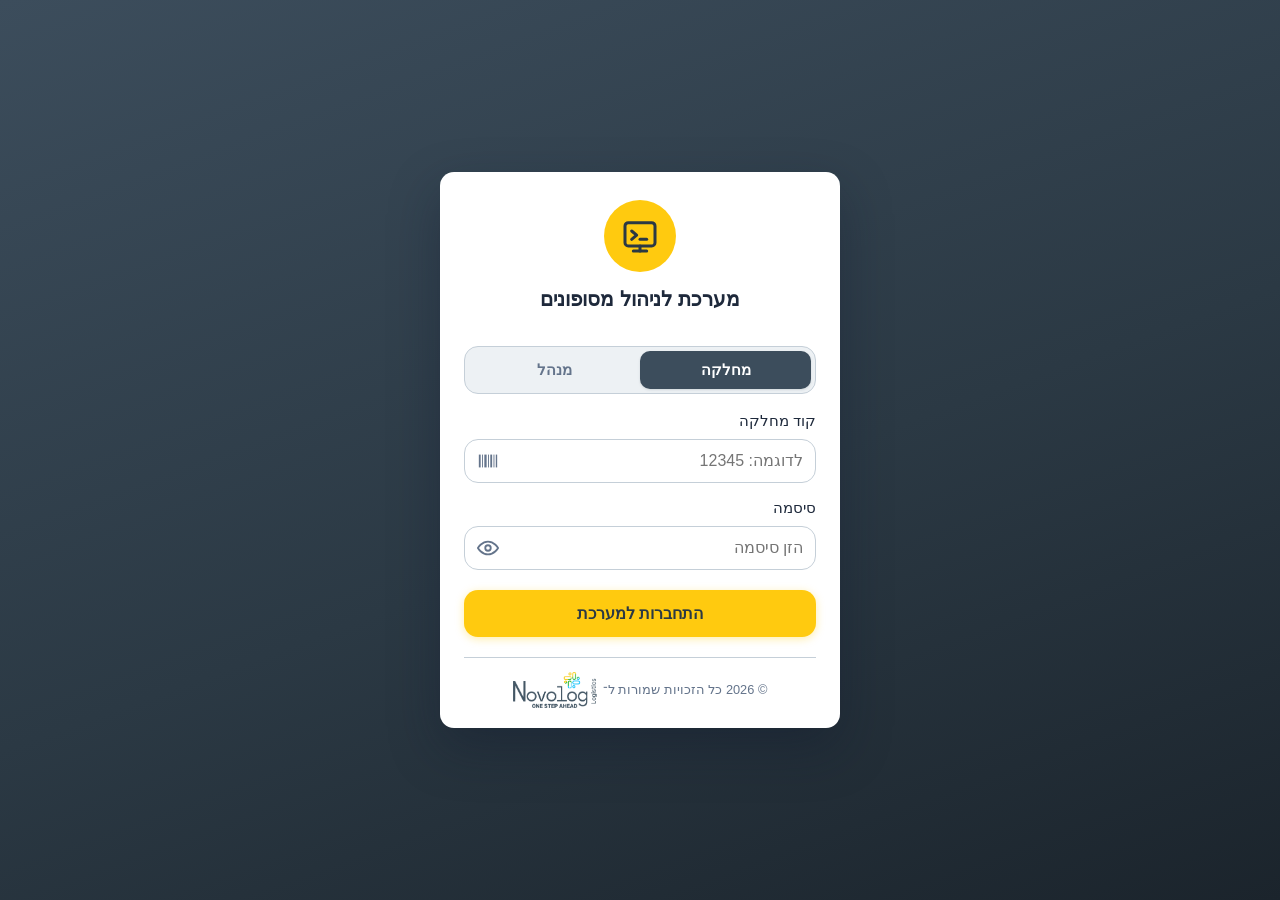
==== commit 09827e04: "Issue-station workflow per the whiteboard spec Employee side becomes a returns-department issuing st" ====
--- a/admin.html
+++ b/admin.html
@@ -73,8 +73,28 @@
           <span>סה"כ במלאי</span>
         </div>
       </div>
+      <div class="terminal-search">
+        <input type="search" id="terminalSearch" placeholder="חיפוש מסופון — מספר סידורי, מחלקה או מקבל" />
+      </div>
+
+      <div class="table-wrap rep-table-wrap">
+        <table class="data-table" id="allTerminalsTable">
+          <thead>
+            <tr>
+              <th>מסופון</th>
+              <th>מחלקה</th>
+              <th>תנועה אחרונה</th>
+              <th>סטטוס</th>
+            </tr>
+          </thead>
+          <tbody id="allTerminalsTbody"></tbody>
+        </table>
+      </div>
+      <p id="emptyAllTerminals" class="empty hidden">לא נמצאו מסופונים.</p>
+
+      <h3 class="report-title">מסופונים בשטח — פירוט וחתימות</h3>
       <ul id="terminalsList" class="meds-list"></ul>
-      <p id="emptyTerminals" class="empty hidden">אין מסופונים בשטח כרגע. כשעובד ייקח מסופון הוא יופיע כאן.</p>
+      <p id="emptyTerminals" class="empty hidden">אין מסופונים בשטח כרגע. כשמחלקה תיקח מסופון הוא יופיע כאן.</p>
     </section>
 
     <section id="tab-history" class="tab-panel">
@@ -118,12 +138,12 @@
         </div>
         <div class="stat-card">
           <strong id="repActiveEmp">0</strong>
-          <span>עובדים פעילים</span>
+          <span>מחלקות פעילות</span>
         </div>
       </div>
 
       <div class="report-emp-header">
-        <h3 class="report-title">פעילות לפי עובד</h3>
+        <h3 class="report-title">פעילות לפי מחלקה</h3>
         <div id="repViewToggle" class="report-view-toggle hidden" role="radiogroup" aria-label="אופן תצוגה">
           <button type="button" class="report-view-btn" data-view="chart">גרף</button>
           <button type="button" class="report-view-btn" data-view="list">רשימה</button>
@@ -141,8 +161,9 @@
               <th>תאריך ושעה</th>
               <th>פעולה</th>
               <th>מסופון</th>
-              <th>שם עובד</th>
               <th>מחלקה</th>
+              <th>מקבל</th>
+              <th>מנפק</th>
             </tr>
           </thead>
           <tbody id="repHistoryTbody"></tbody>
@@ -165,15 +186,14 @@
           <line x1="12" y1="18" x2="12" y2="12"/>
           <polyline points="9 15 12 18 15 15"/>
         </svg>
-        ייבוא עובדים מאקסל
+        ייבוא מחלקות מאקסל
       </button>
       <input type="file" id="importEmpFileInput" accept=".xlsx,.xls,.csv,.txt" class="hidden" />
-      <p class="hint import-hint">קובץ Excel (xlsx) או CSV — עמודה ראשונה: שם העובד, עמודה שנייה: קוד עובד, עמודה שלישית: מחלקה.</p>
+      <p class="hint import-hint">קובץ Excel (xlsx) או CSV — עמודה ראשונה: שם המחלקה, עמודה שנייה: קוד מחלקה.</p>
 
       <form id="addEmployeeForm" class="emp-add-form">
-        <input type="text" id="newEmpName" placeholder="שם העובד" maxlength="40" />
-        <input type="text" id="newEmpCode" placeholder="קוד עובד" inputmode="numeric" maxlength="20" />
-        <input type="text" id="newEmpDept" placeholder="מחלקה" maxlength="40" />
+        <input type="text" id="newEmpName" placeholder="שם המחלקה" maxlength="40" />
+        <input type="text" id="newEmpCode" placeholder="קוד מחלקה" inputmode="numeric" maxlength="20" />
         <button type="submit" class="primary-btn emp-add-btn">הוסף</button>
       </form>
       <p id="empStatus" class="import-status hidden"></p>
@@ -182,9 +202,8 @@
         <table class="data-table" id="employeesTable">
           <thead>
             <tr>
-              <th>שם העובד</th>
-              <th>קוד עובד</th>
-              <th>מחלקה</th>
+              <th>שם המחלקה</th>
+              <th>קוד מחלקה</th>
               <th>מסופונים</th>
               <th>סטטוס</th>
               <th aria-label="פעולות"></th>
@@ -193,7 +212,7 @@
           <tbody id="employeesTbody"></tbody>
         </table>
       </div>
-      <p id="emptyEmployees" class="empty hidden">אין עובדים ברשימה. ייבא קובץ אקסל, הוסף עובד ידנית, או שעובדים יתווספו אוטומטית עם הפעילות הראשונה שלהם.</p>
+      <p id="emptyEmployees" class="empty hidden">אין מחלקות ברשימה. ייבא קובץ אקסל, הוסף מחלקה ידנית, או שמחלקות יתווספו אוטומטית עם הפעילות הראשונה שלהן.</p>
     </section>
   </main>
 
@@ -242,7 +261,7 @@
         <path d="M23 21v-2a4 4 0 0 0-3-3.87"/>
         <path d="M16 3.13a4 4 0 0 1 0 7.75"/>
       </svg>
-      <span class="nav-label">עובדים</span>
+      <span class="nav-label">מחלקות</span>
     </button>
   </nav>
 
@@ -253,7 +272,7 @@
       <h2 id="sigViewTitle">חתימה</h2>
       <p id="sigViewMeta" class="hint"></p>
       <div class="sig-view-frame">
-        <img id="sigViewImage" alt="חתימת העובד" />
+        <img id="sigViewImage" alt="חתימה" />
         <p id="sigViewEmpty" class="empty hidden">לא נשמרה חתימה לפעולה זו.</p>
       </div>
       <div class="modal-actions">
--- a/styles.css
+++ b/styles.css
@@ -723,6 +723,24 @@
 
 .emp-chart-val.zero { color: var(--text-muted); }
 
+/* Terminal search on the admin main screen */
+.terminal-search { margin-bottom: 12px; }
+
+.terminal-search input {
+  width: 100%;
+  padding: 11px 14px;
+  border: 1px solid var(--border);
+  border-radius: 10px;
+  font: inherit;
+  background: var(--surface);
+  color: var(--text);
+}
+
+.terminal-search input:focus {
+  outline: 2px solid var(--primary);
+  outline-offset: -1px;
+}
+
 /* Take/return detail table in the reports tab */
 .rep-table-wrap {
   max-height: 420px;
@@ -740,6 +758,112 @@
 .action-label { font-weight: 600; }
 .action-label.action-taken { color: #b98600; }
 .action-label.action-returned { color: #2e6fb0; }
+.action-label.action-transferred { color: #6d28d9; }
+
+/* Manual serial entry next to the RF scan */
+.manual-entry {
+  display: flex;
+  gap: 8px;
+  margin-top: 12px;
+}
+
+.manual-entry input {
+  flex: 1;
+  min-width: 0;
+  padding: 11px 12px;
+  border: 1px solid var(--border);
+  border-radius: 10px;
+  font: inherit;
+  background: var(--surface);
+  color: var(--text);
+}
+
+.manual-entry input:focus {
+  outline: 2px solid var(--primary);
+  outline-offset: -1px;
+}
+
+.manual-entry .secondary-btn { flex: 0 0 auto; }
+
+/* Receiver details on the signature screen */
+.sign-field {
+  display: block;
+  margin-bottom: 10px;
+  font-size: 0.88rem;
+  font-weight: 600;
+  color: var(--text);
+  text-align: right;
+}
+
+.sign-field input,
+.sign-field select {
+  display: block;
+  width: 100%;
+  margin-top: 5px;
+  padding: 11px 12px;
+  border: 1px solid var(--border);
+  border-radius: 10px;
+  font: inherit;
+  font-weight: 400;
+  background: var(--surface);
+  color: var(--text);
+}
+
+.sign-field input:focus,
+.sign-field select:focus {
+  outline: 2px solid var(--primary);
+  outline-offset: -1px;
+}
+
+/* RF field on the issue screen — an "RF" tag beside the input box, like the whiteboard */
+.rf-row {
+  display: flex;
+  align-items: stretch;
+  gap: 8px;
+  margin-top: 5px;
+}
+
+.rf-tag {
+  display: flex;
+  align-items: center;
+  background: var(--primary);
+  color: white;
+  font-weight: 800;
+  font-size: 1rem;
+  letter-spacing: 1px;
+  border-radius: 10px;
+  padding: 0 16px;
+}
+
+.rf-row input {
+  flex: 1;
+  min-width: 0;
+  margin-top: 0 !important;
+  font-variant-numeric: tabular-nums;
+}
+
+.issue-error {
+  background: #fef2f2;
+  border: 1px solid #fecaca;
+  color: var(--danger);
+  border-radius: 10px;
+  padding: 9px 12px;
+  font-size: 0.85rem;
+  margin: 10px 0;
+}
+
+/* Transfer button and section title on the employee dashboard */
+.transfer-cta {
+  display: block;
+  width: 100%;
+  margin-bottom: 14px;
+}
+
+.list-title {
+  font-size: 1rem;
+  font-weight: 700;
+  margin: 4px 0 10px;
+}
 
 /* ---------- Splash screen (every page load) ---------- */
 .splash {
@@ -1789,6 +1913,45 @@
   flex-direction: column;
 }
 
+/* Inline variant: the issue form sits inside the page as a card (the whiteboard screen) */
+.sign-screen.inline {
+  position: static;
+  inset: auto;
+  z-index: auto;
+  background: transparent;
+  margin-bottom: 16px;
+  border-radius: var(--radius);
+  box-shadow: var(--shadow);
+}
+
+.sign-screen.inline .sign-header {
+  border-radius: var(--radius) var(--radius) 0 0;
+  padding: 13px 16px;
+}
+
+.sign-screen.inline .sign-header h2 { font-size: 1.05rem; }
+
+.sign-screen.inline .sign-body {
+  background: var(--surface);
+  border: 1px solid var(--border);
+  border-top: none;
+  border-radius: 0 0 var(--radius) var(--radius);
+  max-width: none;
+  overflow: visible;
+  gap: 12px;
+  padding-bottom: 16px;
+}
+
+.sign-screen.inline .sign-pad-area {
+  flex: none;
+  min-height: 0;
+}
+
+.sign-screen.inline #signaturePad {
+  height: 140px;
+  flex: none;
+}
+
 .sign-header {
   background: linear-gradient(135deg, var(--primary), var(--primary-dark));
   color: white;
@@ -1851,7 +2014,16 @@
   gap: 10px;
 }
 
-.sign-actions .ghost-btn { flex: 0 0 auto; min-width: 96px; }
+.sign-actions .ghost-btn,
+.sign-actions .danger-btn { flex: 0 0 auto; min-width: 96px; }
+
+/* The release button stays clearly brand-yellow even while disabled */
+.sign-actions .primary-btn:disabled {
+  opacity: 1;
+  background: #ffd94d;
+  color: rgba(43, 57, 68, 0.55);
+}
+
 .sign-actions .primary-btn { flex: 1; margin-bottom: 0; }
 
 /* Employee signature pad */
